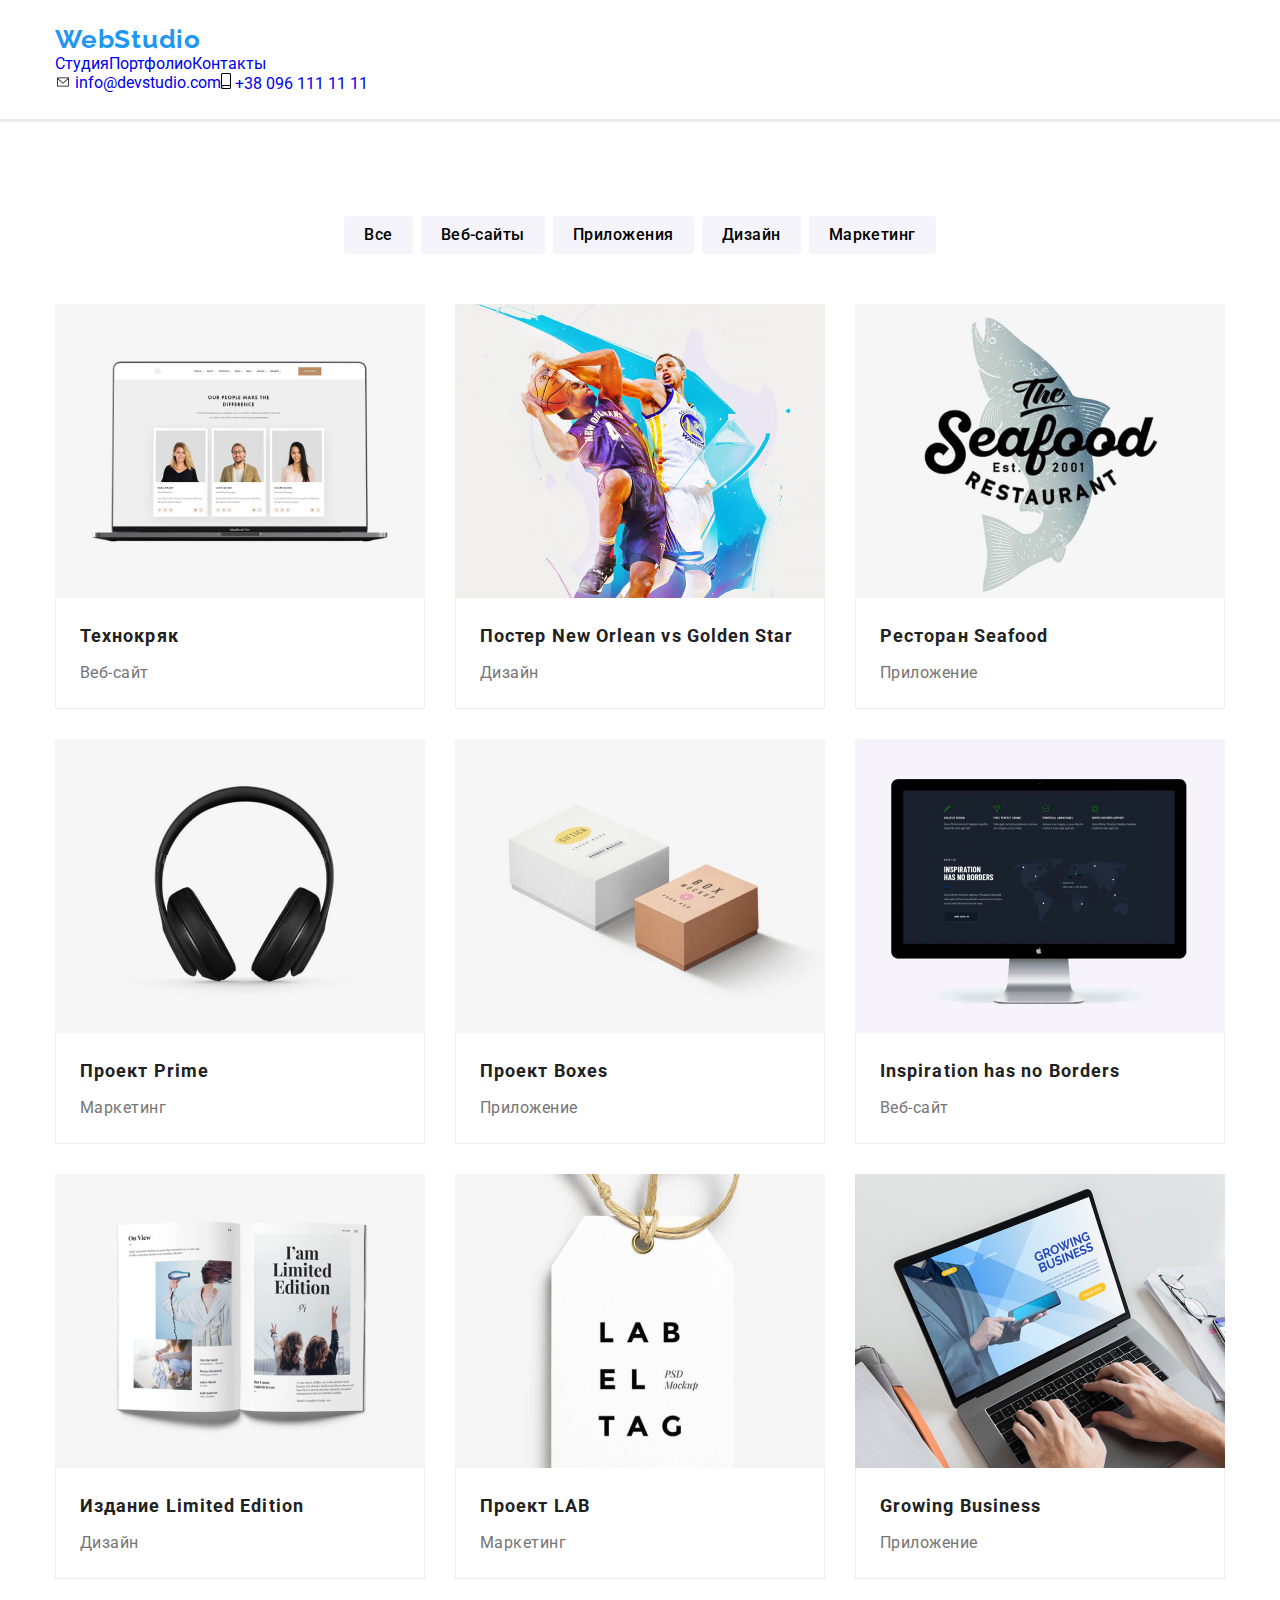
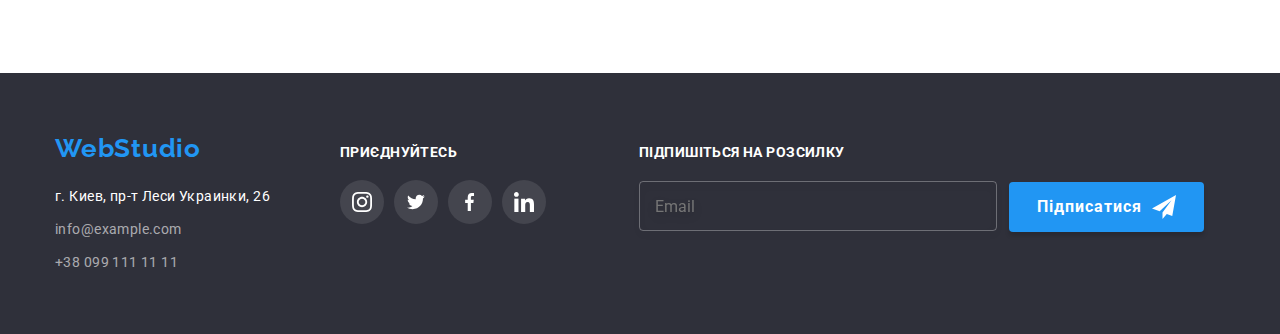
==== portfolio.html @ c092a438 "end homework 7" ====
<!DOCTYPE html>
<html lang="ru">
  <head>
    <meta charset="UTF-8">
    <meta http-equiv="X-UA-Compatible" content="IE=edge">
    <meta name="viewport" content="width=device-width, initial-scale=1.0">
    <title>portfolio</title>
    <link rel="preconnect" href="https://fonts.googleapis.com">
    <link rel="preconnect" href="https://fonts.gstatic.com" crossorigin>
    <link rel="preconnect" href="https://fonts.googleapis.com">
    <link rel="preconnect" href="https://fonts.gstatic.com" crossorigin>
    <link href="https://fonts.googleapis.com/css2?family=Raleway:wght@700&family=Roboto:wght@400;500;700;900&display=swap" rel="stylesheet">
    <link rel="stylesheet" href="https://cdn.jsdelivr.net/npm/modern-normalize@1.1.0/modern-normalize.min.css">
    <link rel="stylesheet" href="./css/main.min.css" />
    <link rel="stylesheet" href="./css/portfolio.css">
  </head>
  <body>
      <!-- HEADER -->
      <header class="page-header">
        <div class="container page-header-container">
        <!--Navigating to other pages header-->
          <nav class="header-nav">
          <!--logo header-->
          <a class="logo-web link" lang="en" href="index.html">Web<span class="logo-studio link">Studio</span></a>
            <ul class="menu list">
              <li class="menu-item">
                <a class="menu-link link" href="index.html">Студия</a>
              </li>
              <li class="menu-item">
                <a class="menu-link link current" href="./portfolio.html">Портфолио</a>
              </li>
              <li class="menu-item">
                <a class="menu-link link" href="index.html">Контакты</a>
              </li>
            </ul>
          </nav>
          <ul class="header-contact list">
            <li class="header-contact-item">
              <a class="header-contact-email link" href="mailto:info@devstudio.com">
                <svg class="contact-list-icon" width="16" height="12">
                  <use href="./images/symbol-defs.svg#email"></use>
                </svg> 
                info@devstudio.com</a>
            </li>
            <li class="header-contact-item">
              <a class="header-contact-phone-number link" href="tel:+380961111111">
                <svg class="contact-list-icon" width="10" height="16">
                  <use href="./images/symbol-defs.svg#phone"></use>
                </svg> 
                +38 096 111 11 11</a>
            </li>
          </ul>
        </div>  
      </header>
    <main>
      <section class="buttons section">
        <!--BUTTONS-->
         <div class="container">
          <h1 hidden>buttons</h1>
            <ul class="button-list list">
              <li class="button-item">
                <button class="btn-all" type="button">Все</button>
              </li>
              <li class="button-item">
                <button class="btn-web-sites" type="button">Веб-сайты</button>
              </li>
              <li class="button-item">
                <button class="btn-applications" type="button">Приложения</button>
              </li>
              <li class="button-item">
                <button class="btn-design" type="button">Дизайн</button>
              </li>
              <li class="button-item">
                <button class="btn-marketing" type="button">Маркетинг</button>
              </li>
            </ul>
            <ul class="products-list list">

            <li class="product-item">
              <a class="link product-link" href="studio.html">
                <div class="products-img-overlay">
                  <img class="product-im" src="images/website.jpg" alt="websiteone" 
                  width="370" 
                  height="294">
                  <p class="products-overlay">Ресурс пропонує комплексні пропозиції з різним рівнем функціоналу та сервісів. Все це дозволить відвідувачу отримати вичерпні відомості про компанію чи приватну особу.</p>
                </div>
                <div class="product-name-type">
                <h2 class="product-name">Технокряк</h2>
                <p class="product-type">Веб-сайт</p>
               </div>
              </a>
            </li>

            <li class="product-item">
              <a class="link product-link" href="studio.html">
                <div class="products-img-overlay">
                  <img class="product-img" src="images/Design.jpg" alt="desingone" 
                  width="370" 
                  height="294">
                  <p class="products-overlay">Ресурс пропонує комплексні пропозиції з різним рівнем функціоналу та сервісів. Все це дозволить відвідувачу отримати вичерпні відомості про компанію чи приватну особу.</p>
                </div>
                <div class="product-name-type">
                <h2 class="product-name">Постер <span lang="en">New Orlean vs Golden Star</span></h2>
                <p class="product-type">Дизайн</p>
               </div>
              </a>
            </li>

            <li class="product-item">
              <a class="link product-link" href="studio.html">
                <div class="products-img-overlay">
                  <img class="product-img" src="images/Application.jpg" alt="applicationone" 
                  width="370" 
                  height="294">
                  <p class="products-overlay">Ресурс пропонує комплексні пропозиції з різним рівнем функціоналу та сервісів. Все це дозволить відвідувачу отримати вичерпні відомості про компанію чи приватну особу.</p>
                </div>
                <div class="product-name-type">
                <h2 class="product-name">Ресторан<span lang="en"> Seafood</span></h2>
                <p class="product-type">Приложение</p>
               </div>
              </a>
            </li>

            <li class="product-item">
              <a class="link product-link" href="studio.html">
                <div class="products-img-overlay">
                  <img class="product-img" src="images/Marketing.jpg" alt="marketingone" 
                  width="370" 
                  height="294">
                  <p class="products-overlay">Ресурс пропонує комплексні пропозиції з різним рівнем функціоналу та сервісів. Все це дозволить відвідувачу отримати вичерпні відомості про компанію чи приватну особу.</p>
                </div>
                <div class="product-name-type">
                <h2 class="product-name">Проект <span lang="en">Prime</span></h2>
                <p class="product-type">Маркетинг</p>
               </div>
              </a>
            </li>

            <li class="product-item">
              <a class="link product-link" href="studio.html">
                <div class="products-img-overlay">
                  <img class="product-img" src="images/Applicationtwo.jpg" alt="applicationtwo" 
                  width="370" 
                  height="294">
                  <p class="products-overlay">Ресурс пропонує комплексні пропозиції з різним рівнем функціоналу та сервісів. Все це дозволить відвідувачу отримати вичерпні відомості про компанію чи приватну особу.</p>
                </div>
                <div class="product-name-type">
                <h2 class="product-name">Проект <span lang="en">Boxes</span></h2>
                <p class="product-type">Приложение</p>
               </div>
              </a>
            </li>

            <li class="product-item">
              <a class="link product-link" href="studio.html">
                <div class="products-img-overlay">
                  <img class="product-img" src="images/websitetwo.jpg" alt="websitetwo" 
                  width="370" 
                  height="294">
                  <p class="products-overlay">Ресурс пропонує комплексні пропозиції з різним рівнем функціоналу та сервісів. Все це дозволить відвідувачу отримати вичерпні відомості про компанію чи приватну особу.</p>
                </div>
                <div class="product-name-type">
                <h2 class="product-name" lang="en">Inspiration has no Borders</h2>
                <p class="product-type">Веб-сайт</p>
               </div>
              </a>
            </li>

            <li class="product-item">
              <a class="link product-link" href="studio.html">
                <div class="products-img-overlay">
                  <img class="product-img" src="images/designtwo.jpg" alt="desingtwo" 
                  width="370" 
                  height="294">
                  <p class="products-overlay">Ресурс пропонує комплексні пропозиції з різним рівнем функціоналу та сервісів. Все це дозволить відвідувачу отримати вичерпні відомості про компанію чи приватну особу.</p>
                </div>
                <div class="product-name-type">
                <h2 class="product-name">Издание <span lang="en">Limited Edition</span></h2>
                <p class="product-type">Дизайн</p>
               </div>
              </a>
            </li>

            <li class="product-item">
              <a class="link product-link" href="studio.html">
                <div class="products-img-overlay">
                  <img class="product-img" src="images/marketingtwo.jpg" alt="maketingtwo" 
                  width="370" 
                  height="294">
                  <p class="products-overlay">Ресурс пропонує комплексні пропозиції з різним рівнем функціоналу та сервісів. Все це дозволить відвідувачу отримати вичерпні відомості про компанію чи приватну особу.</p>
                </div>
               <div class="product-name-type">
                <h2 class="product-name">Проект <span lang="en">LAB</span></h2>
                <p class="product-type">Маркетинг</p>
               </div>
              </a>
            </li>

            <li class="product-item">
              <a class="link product-link" href="studio.html">
                <div class="products-img-overlay">
                   <img class="product-img" src="images/aplicationthree.jpg" alt="applicationthree" 
                  width="370" 
                  height="294">
                  <p class="products-overlay">Ресурс пропонує комплексні пропозиції з різним рівнем функціоналу та сервісів. Все це дозволить відвідувачу отримати вичерпні відомості про компанію чи приватну особу.</p>
                </div>
               <div class="product-name-type">
                <h2 class="product-name" lang="en">Growing Business</h2>
                <p class="product-type">Приложение</p>
               </div>
              </a>
            </li>

            </ul>
         </div>
      </section>
    </main>
    <!-- FOOTER -->
    <footer class="footer">
      <div class="container footer-container">
         <div class="footer-container-logo-address">
          <a class="logo-web link" href="index.html">Web<span class="logo-studio link">Studio</span></a>
         <address>
          <ul class="footer-menu list">
            <!--logo footer-->
            <li class="footer-menu-item link">
              <a class="footer-menu-address link" href="" target="_blank" rel="noopener noreferrer">г. Киев, пр-т Леси Украинки, 26</a>
            </li>
            <li class="footer-menu-item link">
              <a class="footer-menu-email link" href="mailto:info@example.com">info@example.com</a>
            </li>
            <li class="footer-menu-item link">
              <a class="footer-menu-phone-number link" href="tel:+380991111111">+38 099 111 11 11</a>
            </li>
          </ul>
        </address>
         </div>
        <div class="footer-container-title-social-list">
          <h2 class="join-title">приєднуйтесь</h2>
        <ul class="footer-social-list list">
          <li>
            <a href="" class="social-list-link social-list-link-theme-dark link">
              <svg width="20" height="20" class="social-list-icon social-list-icon-theme-dark">
                <use href="./images/symbol-defs.svg#instagram"></use>
              </svg>
            </a>
          </li>
          <li>
            <a href="" class="social-list-link social-list-link-theme-dark link">
              <svg width="20" height="16" class="social-list-icon social-list-icon-theme-dark">
                <use href="./images/symbol-defs.svg#twitter"></use>
              </svg>
            </a>
          </li>
          <li>
            <a href="" class="social-list-link social-list-link-theme-dark link">
              <svg width="10" height="20" class="social-list-icon social-list-icon-theme-dark">
                <use href="./images/symbol-defs.svg#facebook"></use>
              </svg>
            </a>
          </li>
          <li>
            <a href="" class="social-list-link social-list-link-theme-dark link">
              <svg width="20" height="20" class="social-list-icon social-list-icon-theme-dark">
                <use href="./images/symbol-defs.svg#linkedin"></use>
              </svg>
            </a>
          </li>
        </ul>
        </div>
        <div class="footer-container-title-form-btn">
          <label for="user-email" class="footer-title-form-btn">Підпишіться на розсилку</label>
          <div class="footer-container-form-btn">
            <form class="footer-form-input-btn">
              <input
              placeholder="Email"
              class="footer-user-email"
              id="user-email" 
              name="user-email"
              type="email"
              required
              pattern="[a-z0-9._%+-]+@[a-z0-9.-]+\.[a-z]{2,4}$" />
              <button type="submit" class="footer-form-btn">Підписатися 
                <svg width="24px" height="24px" class="telegram-icon" >
                  <use href="./images/symbol-defs.svg#icon-send"></use>
                </svg>
              </button>
            </form>
          </div>
        </div>
      </div>  
    </footer>
  </body>
</html>
---- css/main.min.css ----
:root{--primary-color: #757575;--secondary-color: #FFF;--hover-color: #2196F3;--icon-color: #AFB1B8;--transition-dur-func: 250ms cubic-bezier(0.4, 0, 0.2, 1)}.visually-hidden{position:absolute;width:1px;height:1px;margin:-1px;padding:0;overflow:hidden;border:0;clip:rect(0 0 0 0)}h1,h2,h3,h4,h5,h6,p{margin-top:0;margin-bottom:0}ol,ul{margin-top:0;margin-bottom:0;padding-left:0}img{display:block}button{cursor:pointer}.list{list-style:none}.link{text-decoration:none}address{font-style:normal}body{font-family:"Roboto",sans-serif;color:#212121}.section{padding-bottom:94px;padding-top:94px}.container{width:1200px;margin-right:auto;margin-left:auto;padding-left:15px;padding-right:15px}.header-container{display:flex;align-items:center}.page-header{border-bottom:solid #ececec;padding-bottom:25px;padding-top:24px}.header-container__nav{display:flex;align-items:center}.menu{display:flex;align-items:center}.menu__item:not(:last-child){margin-right:50px}.menu__link{position:relative;font-weight:500;font-size:14px;line-height:1.1428571429;letter-spacing:.02em;color:inherit;transition:color var(--transition-dur-func)}.menu__link:hover,.menu__link:focus{color:var(--hover-color)}.menu__link_current{color:var(--hover-color)}.menu__link_current::after{background-color:var(--hover-color);position:absolute;content:"";display:block;width:100%;height:4px;top:46px;border-radius:2px}.header-contact{display:flex;align-items:center;margin-left:auto}.header-contact__item:nth-last-child(n+2){margin-right:30px;align-items:center}.header-contact__item a:hover,.header-contact__item a:focus{color:var(--hover-color)}.header-contact__email,.header-contact__phone-number{font-weight:500;font-size:14px;line-height:1.1428571429;letter-spacing:.02em;color:var(--primary-color);display:flex;align-items:center;transition:color var(--transition-dur-func)}.header-contact-icon{fill:var(--primary-color);margin-right:10px;transition:fill var(--transition-dur-func)}.header-contact-email:hover .header-contact-icon,.header-contact-email:focus .header-contact-icon,.header-contact-phone-number:hover .header-contact-icon,.header-contact-phone-number:focus .header-contact-icon{fill:var(--hover-color)}.hero{background-image:linear-gradient(rgba(47, 48, 58, 0.4), rgba(47, 48, 58, 0.4)),url(../images/herobackground.jpg);background-size:cover;text-align:center;padding-top:200px;padding-bottom:200px;max-width:1600px;margin-left:auto;margin-right:auto}.hero__title{font-weight:900;font-size:44px;line-height:1.3636363636;letter-spacing:.06em;text-transform:uppercase;color:var(--secondary-color);margin-bottom:30px}.advantages__list{display:flex}.advantages__item{width:270px}.advantages__item:not(:last-child){margin-right:30px}.advantages__icon{width:270px;height:120px;background-color:#f5f4fa;margin-bottom:30px;border-radius:4px;display:flex;justify-content:center;align-items:center;padding:25px 100px}.advantages__title-desc{font-weight:700;font-size:14px;line-height:1.1428571429;letter-spacing:.03em;text-transform:uppercase;margin-bottom:10px}.advantages__desc{font-weight:400;font-size:14px;line-height:1.7142857143;letter-spacing:.03em;color:var(--primary-color)}.photo-advantages{padding-bottom:94px}.advantages-photo__list{display:flex}.advantages-photo__item:not(:last-child){margin-right:30px}.advantages-photo__overlay-img{position:relative}.advantages-photo__overlay{position:absolute;bottom:0;width:100%;height:70px;background-color:rgba(47,48,58,.8);color:var(--secondary-color);transform:translate(0, 0);padding-top:27px;padding-bottom:27px;font-weight:700;font-size:14px;text-align:center;line-height:1.1428571429;text-transform:uppercase;letter-spacing:.03em;color:var(--secondary-color)}.our-team{background:#f5f4fa}.team-list{display:flex}.team-item{background:#fff;box-shadow:0px 1px 3px rgba(0,0,0,.12),0px 1px 1px rgba(0,0,0,.14),0px 2px 1px rgba(0,0,0,.2);border-radius:0px 0px 4px 4px}.team-item:not(:last-child){margin-right:30px}.teammate-name-desc{padding-top:30px;padding-bottom:30px}.teammate-name{font-weight:500;font-size:16px;line-height:1.1875;text-align:center;letter-spacing:.03em;margin-bottom:12px}.mini-desc{font-weight:400;font-size:16px;line-height:1.1875;text-align:center;letter-spacing:.03em;color:var(--primary-color);margin-bottom:16px}.regular-customers-list{display:flex;justify-content:space-between}.regular-customers-link{display:flex;justify-content:center;align-items:center;width:170px;height:92px;border:1px solid #afb1b8;border-radius:4px;transition:border var(--transition-dur-func)}.regular-customers-link:hover,.regular-customers-link:focus{border:1px solid var(--hover-color)}.regular-customers-icon-item{fill:var(--icon-color);transition:fill var(--transition-dur-func)}.regular-customers-link:hover .regular-customers-icon-item,.regular-customers-link:focus .regular-customers-icon-item{fill:var(--hover-color)}.footer{background-color:#2f303a;padding-top:60px;padding-bottom:60px}.footer-container{display:flex;align-items:baseline}.footer-container .logo-web{margin-right:0;display:block;margin-bottom:20px}.footer-container-logo-address{margin-right:70px}.footer-menu-item:not(:last-child){margin-bottom:9px}.footer-menu-address{font-size:14px;line-height:1.7142857143;letter-spacing:.03em;color:var(--secondary-color);transition:color var(--transition-dur-func)}.footer-menu-email,.footer-menu-phone-number{font-size:14px;line-height:1.7142857143;letter-spacing:.03em;color:rgba(255,255,255,.6);transition:color var(--transition-dur-func)}.footer-menu-item a:hover,.footer-menu-item a:focus{color:var(--hover-color)}.footer-container-title-social-list{margin-right:93px}.join-title{font-weight:700;font-size:14px;line-height:1.1428571429;letter-spacing:.03em;text-transform:uppercase;color:var(--secondary-color);margin-bottom:20px}.footer-social-list{display:flex;gap:10px}.footer-title-form-btn{font-weight:700;font-size:14px;line-height:1.1428571429;letter-spacing:.03em;text-transform:uppercase;color:var(--secondary-color)}.footer-form-input-btn{display:flex;gap:12px;align-items:baseline}.footer-user-email{border:1px solid rgba(255,255,255,.3);filter:drop-shadow(0px 4px 4px rgba(0, 0, 0, 0.15));border-radius:4px;background-color:rgba(0,0,0,0);height:50px;width:358px;padding:15px;margin-top:20px;color:var(--secondary-color)}.footer-form-btn{background-color:#2196f3;box-shadow:0px 4px 4px rgba(0,0,0,.15);border-radius:4px;font-weight:700;font-size:16px;line-height:30px;display:flex;align-items:center;text-align:center;letter-spacing:.06em;color:var(--secondary-color);border:0px rgba(0,0,0,0);transition:background-color var(--transition-dur-func);padding:10px 28px}.telegram-icon{fill:var(--secondary-color);margin-left:10px}.backdrop{position:fixed;z-index:100;top:0;left:0;width:100%;height:100%;background-color:rgba(0,0,0,.2);transition:opacity var(--transition-dur-func),visibility var(--transition-dur-func)}.backdrop.is-hidden{opacity:0;visibility:hidden;pointer-events:none}.modal{top:50%;left:50%;transform:translate(-50%, -50%);position:absolute;background-color:#fff;box-shadow:0px 1px 3px rgba(0,0,0,.12),0px 1px 1px rgba(0,0,0,.14),0px 2px 1px rgba(0,0,0,.2);border-radius:4px;height:581px;width:528px;padding:40px}.modal-close-btn{position:absolute;top:8px;right:8px;display:flex;justify-content:center;align-items:center;background-color:rgba(0,0,0,0);border:1px solid rgba(0,0,0,.1);padding:0;width:30px;height:30px;border-radius:50%;transition:border-color 250ms cubic-bezier(0.4, 0, 0.2, 1)}.modal-close-btn:hover,.modal-close-btn:focus{border-color:var(--hover-color)}.close-btn-icon{fill:#000;transition:fill var(--transition-dur-func)}.modal-close-btn:hover .close-btn-icon,.modal-close-btn:focus .close-btn-icon{fill:var(--hover-color)}.title-form{font-weight:700;font-size:20px;line-height:.8695652174;text-align:center;letter-spacing:.03em;margin-bottom:12px}.modal-form{display:flex;flex-direction:column}.modal-form-field{margin-bottom:10px}.modal-form-input-desc{display:block;font-weight:400;font-size:12px;line-height:1.1666666667;letter-spacing:.01em;color:var(--primary-color);margin-bottom:4px}.modal-form-input{width:100%;height:40px;border:1px solid rgba(33,33,33,.2);border-radius:4px;padding-left:42px;color:#000;font-weight:400;font-size:14px;line-height:16px;letter-spacing:.01em;transition:border-color var(--transition-dur-func)}.modal-form-input:focus{border-color:var(--hover-color);outline:none}.modal-form-input-wrapper{position:relative;display:block}.modal-form-input-icon{position:absolute;display:block;top:50%;left:15px;transform:translateY(-50%);transition:fill var(--transition-dur-func)}.modal-form-input:focus+.modal-form-input-icon{fill:var(--hover-color)}.modal-form-message{resize:none;width:100%;height:120px;padding:12px 16px;border:1px solid rgba(33,33,33,.2);border-radius:4px;font-weight:400;font-size:12px;line-height:14px;letter-spacing:.01em;color:#000;transition:border-color var(--transition-dur-func)}.modal-form-message::placeholder{font-weight:400;font-size:12px;line-height:1.1666666667;letter-spacing:.01em;color:rgba(117,117,117,.5)}.modal-form-message:focus{outline:none;border-color:var(--hover-color)}.modal-form-check-desc{display:flex;align-items:center;font-size:14px;line-height:1.7142857143;letter-spacing:.03em;color:var(--primary-color);margin-bottom:30px}.modal-form-check-desc::before{display:block;content:"";width:16px;height:15px;cursor:pointer;border-radius:2px;border:2px solid;margin-left:12px;margin-right:8px;transition:background-color var(--transition-dur-func),border-color var(--transition-dur-func),background-image var(--transition-dur-func)}.modal-form-check:checked+.modal-form-check-desc::before{background-color:var(--hover-color);background-repeat:no-repeat;background-image:url(../images/agree-icon.svg);background-position:center;border-color:rgba(0,0,0,0)}.modal-form-check:focus+.modal-form-check-desc::before{outline:rgba(0,0,255,.5) solid 2px}.modal-form-check-link{color:var(--hover-color)}.modal-form-sumbit{font-weight:700;font-size:16px;line-height:30px;display:flex;align-items:center;text-align:center;letter-spacing:.06em;background:#2196f3;box-shadow:0px 4px 4px rgba(0,0,0,.15);border-radius:4px;color:var(--secondary-color);padding:10px 52px;border:0px;transition:background-color var(--transition-dur-func);align-self:center}.modal-form-sumbit:hover,.modal-form-sumbit:focus{background-color:#188ce8}.button-list{display:flex;justify-content:center;margin-bottom:50px}.button-item:not(:last-child){margin-right:8px}.button-item button{padding:6px 20px;font-weight:500;font-size:16px;line-height:1.625;letter-spacing:.03em;border-radius:4px;border:none;transition:color var(--transition-dur-func),background var(--transition-dur-func),box-shadow var(--transition-dur-func);background:#f5f4fa}.button-item button:hover,.button-item button:focus{background:#2196f3;box-shadow:0px 3px 1px rgba(0,0,0,.1),0px 1px 2px rgba(0,0,0,.08),0px 2px 2px rgba(0,0,0,.12);border-radius:4px;color:var(--secondary-color)}.products-list{display:flex;flex-wrap:wrap}.product-item:not(:nth-child(3n)){margin-right:30px;margin-bottom:30px}.product-item:nth-last-child(-n+3){margin-bottom:0px}.products-img-overlay{position:relative;overflow:hidden}.products-img{display:block}.products-overlay{position:absolute;left:0;top:0;width:100%;height:100%;overflow:auto;transform:translate(0, 100%);transition:250ms cubic-bezier(0.4, 0, 0.2, 1);background-color:rgba(33,150,243,.9);padding:63px 24px;font-weight:400;font-size:18px;line-height:1.5555555556;letter-spacing:.03em;color:var(--secondary-color)}.product-link:hover .products-overlay,.product-link:focus .products-overlay{transform:translate(0, 0)}.product-name-type{border-right:1px solid #eee;border-left:1px solid #eee;border-bottom:1px solid #eee;padding:20px 24px;transition:box-shadow 250ms cubic-bezier(0.4, 0, 0.2, 1)}.product-link:hover .product-name-type,.product-link:focus .product-name-type{box-shadow:0px 1px 1px rgba(0,0,0,.12),0px 4px 4px rgba(0,0,0,.06),1px 4px 6px rgba(0,0,0,.16)}.product-name{font-weight:700;font-size:18px;line-height:2;letter-spacing:.06em;color:#212121;margin-bottom:4px}.product-type{font-weight:400;font-size:16px;line-height:1.875;letter-spacing:.03em;color:var(--primary-color)}.title{font-weight:700;font-size:36px;line-height:1.1666666667;text-align:center;letter-spacing:.03em;margin-bottom:50px}.social-list{display:flex;justify-content:center;gap:10px}.social-list-link{width:44px;height:44px;border-radius:50%;display:flex;align-items:center;justify-content:center;transition:background-color var(--transition-dur-func)}.social-list-link:hover,.social-list-link:focus{background-color:var(--hover-color)}.social-list-link-theme-light{background-color:#fff}.social-list-link-theme-dark{background-color:rgba(255,255,255,.1)}.social-list-icon{transition:fill var(--transition-dur-func)}.social-list-link:hover .social-list-icon,.social-list-link:focus .social-list-icon{fill:#fff}.social-list-icon-theme-light{fill:var(--icon-color)}.social-list-icon-theme-dark{fill:#fff}.logo-web{font-family:"Raleway";font-style:normal;font-weight:700;font-size:26px;line-height:1.1923076923;letter-spacing:.03em;color:#2196f3;margin-right:93px}.logo-studio{font-family:"Raleway";font-style:normal;font-weight:700;font-size:26px;line-height:1.1923076923;letter-spacing:.03em}.logo-studio-theme-light{color:var(--secondary-color)}.logo-studio-theme-dark{color:#000}.btn{background-color:#2196f3;box-shadow:0px 4px 4px rgba(0,0,0,.15);border-radius:4px;font-weight:700;font-size:16px;line-height:1.875;letter-spacing:.06em;color:var(--secondary-color);border:none;transition:background-color var(--transition-dur-func)}.btn:hover,.btn:focus{background-color:#188ce8}.btn_footer{padding:10px 28px;display:flex;align-items:center;text-align:center}.btn_hero{padding:10px 32px}/*# sourceMappingURL=main.min.css.map */
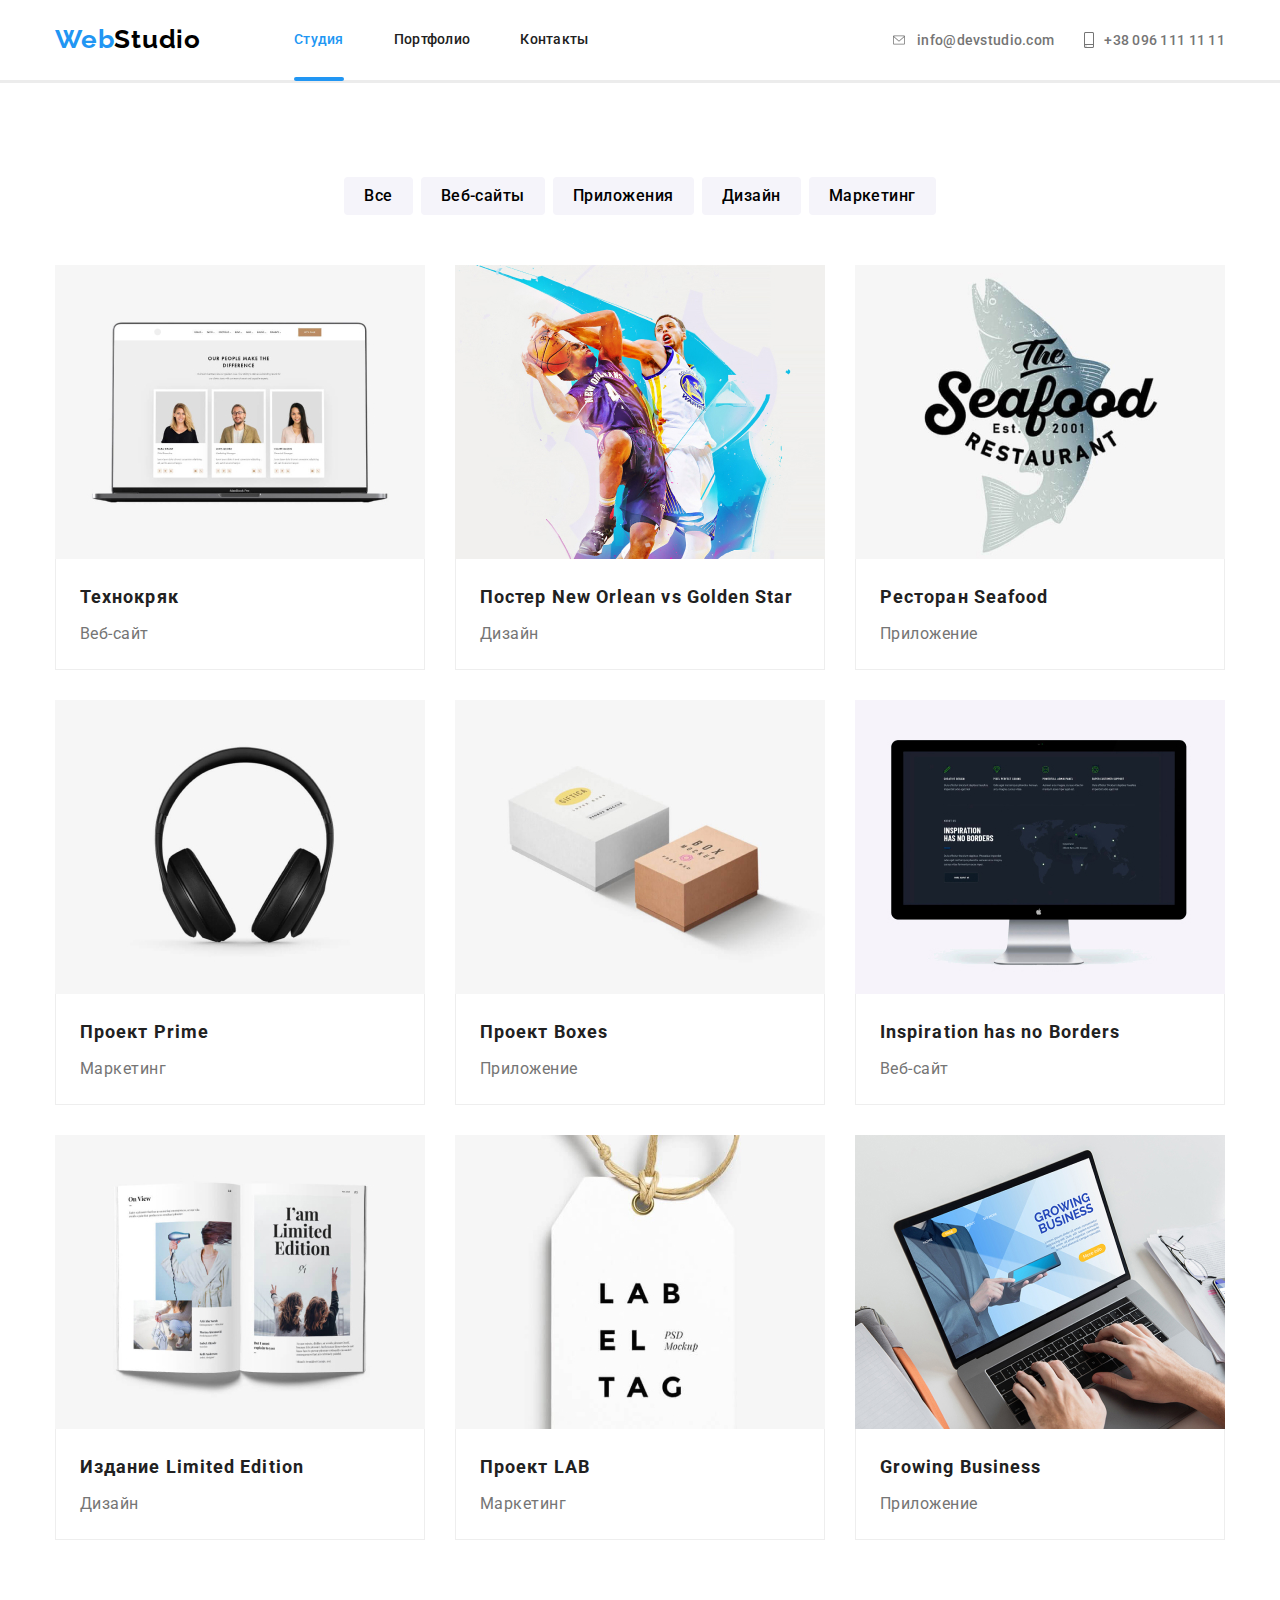
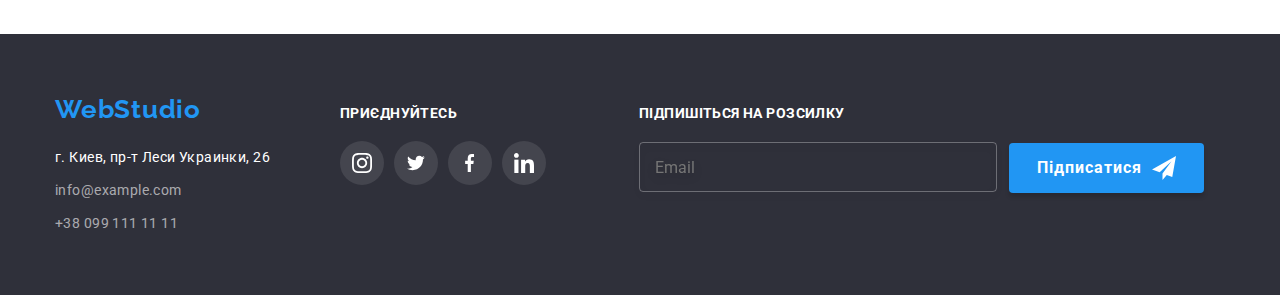
==== commit b44f4be9: "end homework 7 (try:2)" ====
--- a/portfolio.html
+++ b/portfolio.html
@@ -18,34 +18,34 @@
   <body>
       <!-- HEADER -->
       <header class="page-header">
-        <div class="container page-header-container">
+        <div class="container header-container">
         <!--Navigating to other pages header-->
-          <nav class="header-nav">
+          <nav class="header-container__nav">
           <!--logo header-->
-          <a class="logo-web link" lang="en" href="index.html">Web<span class="logo-studio link">Studio</span></a>
+          <a class="logo-web link" lang="en" href="index.html">Web<span class="logo-studio logo-studio_theme_dark link">Studio</span></a>
             <ul class="menu list">
-              <li class="menu-item">
-                <a class="menu-link link" href="index.html">Студия</a>
-              </li>
-              <li class="menu-item">
-                <a class="menu-link link current" href="./portfolio.html">Портфолио</a>
-              </li>
-              <li class="menu-item">
-                <a class="menu-link link" href="index.html">Контакты</a>
+              <li class="menu__item">
+                <a class="menu__link link menu__link_current" href="index.html">Студия</a>
+              </li>
+              <li class="menu__item">
+                <a class="menu__link link" href="./portfolio.html">Портфолио</a>
+              </li>
+              <li class="menu__item">
+                <a class="menu__link link" href="index.html">Контакты</a>
               </li>
             </ul>
           </nav>
           <ul class="header-contact list">
-            <li class="header-contact-item">
-              <a class="header-contact-email link" href="mailto:info@devstudio.com">
-                <svg class="contact-list-icon" width="16" height="12">
+            <li class="header-contact__item">
+              <a class="header-contact__email link" href="mailto:info@devstudio.com">
+                <svg class="header-contact-icon" width="16" height="12">
                   <use href="./images/symbol-defs.svg#email"></use>
                 </svg> 
                 info@devstudio.com</a>
             </li>
-            <li class="header-contact-item">
-              <a class="header-contact-phone-number link" href="tel:+380961111111">
-                <svg class="contact-list-icon" width="10" height="16">
+            <li class="header-contact__item">
+              <a class="header-contact__phone-number link" href="tel:+380961111111">
+                <svg class="header-contact-icon" width="10" height="16">
                   <use href="./images/symbol-defs.svg#phone"></use>
                 </svg> 
                 +38 096 111 11 11</a>
--- a/css/main.min.css
+++ b/css/main.min.css
@@ -1 +1 @@
-:root{--primary-color: #757575;--secondary-color: #FFF;--hover-color: #2196F3;--icon-color: #AFB1B8;--transition-dur-func: 250ms cubic-bezier(0.4, 0, 0.2, 1)}.visually-hidden{position:absolute;width:1px;height:1px;margin:-1px;padding:0;overflow:hidden;border:0;clip:rect(0 0 0 0)}h1,h2,h3,h4,h5,h6,p{margin-top:0;margin-bottom:0}ol,ul{margin-top:0;margin-bottom:0;padding-left:0}img{display:block}button{cursor:pointer}.list{list-style:none}.link{text-decoration:none}address{font-style:normal}body{font-family:"Roboto",sans-serif;color:#212121}.section{padding-bottom:94px;padding-top:94px}.container{width:1200px;margin-right:auto;margin-left:auto;padding-left:15px;padding-right:15px}.header-container{display:flex;align-items:center}.page-header{border-bottom:solid #ececec;padding-bottom:25px;padding-top:24px}.header-container__nav{display:flex;align-items:center}.menu{display:flex;align-items:center}.menu__item:not(:last-child){margin-right:50px}.menu__link{position:relative;font-weight:500;font-size:14px;line-height:1.1428571429;letter-spacing:.02em;color:inherit;transition:color var(--transition-dur-func)}.menu__link:hover,.menu__link:focus{color:var(--hover-color)}.menu__link_current{color:var(--hover-color)}.menu__link_current::after{background-color:var(--hover-color);position:absolute;content:"";display:block;width:100%;height:4px;top:46px;border-radius:2px}.header-contact{display:flex;align-items:center;margin-left:auto}.header-contact__item:nth-last-child(n+2){margin-right:30px;align-items:center}.header-contact__item a:hover,.header-contact__item a:focus{color:var(--hover-color)}.header-contact__email,.header-contact__phone-number{font-weight:500;font-size:14px;line-height:1.1428571429;letter-spacing:.02em;color:var(--primary-color);display:flex;align-items:center;transition:color var(--transition-dur-func)}.header-contact-icon{fill:var(--primary-color);margin-right:10px;transition:fill var(--transition-dur-func)}.header-contact-email:hover .header-contact-icon,.header-contact-email:focus .header-contact-icon,.header-contact-phone-number:hover .header-contact-icon,.header-contact-phone-number:focus .header-contact-icon{fill:var(--hover-color)}.hero{background-image:linear-gradient(rgba(47, 48, 58, 0.4), rgba(47, 48, 58, 0.4)),url(../images/herobackground.jpg);background-size:cover;text-align:center;padding-top:200px;padding-bottom:200px;max-width:1600px;margin-left:auto;margin-right:auto}.hero__title{font-weight:900;font-size:44px;line-height:1.3636363636;letter-spacing:.06em;text-transform:uppercase;color:var(--secondary-color);margin-bottom:30px}.advantages__list{display:flex}.advantages__item{width:270px}.advantages__item:not(:last-child){margin-right:30px}.advantages__icon{width:270px;height:120px;background-color:#f5f4fa;margin-bottom:30px;border-radius:4px;display:flex;justify-content:center;align-items:center;padding:25px 100px}.advantages__title-desc{font-weight:700;font-size:14px;line-height:1.1428571429;letter-spacing:.03em;text-transform:uppercase;margin-bottom:10px}.advantages__desc{font-weight:400;font-size:14px;line-height:1.7142857143;letter-spacing:.03em;color:var(--primary-color)}.photo-advantages{padding-bottom:94px}.advantages-photo__list{display:flex}.advantages-photo__item:not(:last-child){margin-right:30px}.advantages-photo__overlay-img{position:relative}.advantages-photo__overlay{position:absolute;bottom:0;width:100%;height:70px;background-color:rgba(47,48,58,.8);color:var(--secondary-color);transform:translate(0, 0);padding-top:27px;padding-bottom:27px;font-weight:700;font-size:14px;text-align:center;line-height:1.1428571429;text-transform:uppercase;letter-spacing:.03em;color:var(--secondary-color)}.our-team{background:#f5f4fa}.team-list{display:flex}.team-item{background:#fff;box-shadow:0px 1px 3px rgba(0,0,0,.12),0px 1px 1px rgba(0,0,0,.14),0px 2px 1px rgba(0,0,0,.2);border-radius:0px 0px 4px 4px}.team-item:not(:last-child){margin-right:30px}.teammate-name-desc{padding-top:30px;padding-bottom:30px}.teammate-name{font-weight:500;font-size:16px;line-height:1.1875;text-align:center;letter-spacing:.03em;margin-bottom:12px}.mini-desc{font-weight:400;font-size:16px;line-height:1.1875;text-align:center;letter-spacing:.03em;color:var(--primary-color);margin-bottom:16px}.regular-customers-list{display:flex;justify-content:space-between}.regular-customers-link{display:flex;justify-content:center;align-items:center;width:170px;height:92px;border:1px solid #afb1b8;border-radius:4px;transition:border var(--transition-dur-func)}.regular-customers-link:hover,.regular-customers-link:focus{border:1px solid var(--hover-color)}.regular-customers-icon-item{fill:var(--icon-color);transition:fill var(--transition-dur-func)}.regular-customers-link:hover .regular-customers-icon-item,.regular-customers-link:focus .regular-customers-icon-item{fill:var(--hover-color)}.footer{background-color:#2f303a;padding-top:60px;padding-bottom:60px}.footer-container{display:flex;align-items:baseline}.footer-container .logo-web{margin-right:0;display:block;margin-bottom:20px}.footer-container-logo-address{margin-right:70px}.footer-menu-item:not(:last-child){margin-bottom:9px}.footer-menu-address{font-size:14px;line-height:1.7142857143;letter-spacing:.03em;color:var(--secondary-color);transition:color var(--transition-dur-func)}.footer-menu-email,.footer-menu-phone-number{font-size:14px;line-height:1.7142857143;letter-spacing:.03em;color:rgba(255,255,255,.6);transition:color var(--transition-dur-func)}.footer-menu-item a:hover,.footer-menu-item a:focus{color:var(--hover-color)}.footer-container-title-social-list{margin-right:93px}.join-title{font-weight:700;font-size:14px;line-height:1.1428571429;letter-spacing:.03em;text-transform:uppercase;color:var(--secondary-color);margin-bottom:20px}.footer-social-list{display:flex;gap:10px}.footer-title-form-btn{font-weight:700;font-size:14px;line-height:1.1428571429;letter-spacing:.03em;text-transform:uppercase;color:var(--secondary-color)}.footer-form-input-btn{display:flex;gap:12px;align-items:baseline}.footer-user-email{border:1px solid rgba(255,255,255,.3);filter:drop-shadow(0px 4px 4px rgba(0, 0, 0, 0.15));border-radius:4px;background-color:rgba(0,0,0,0);height:50px;width:358px;padding:15px;margin-top:20px;color:var(--secondary-color)}.footer-form-btn{background-color:#2196f3;box-shadow:0px 4px 4px rgba(0,0,0,.15);border-radius:4px;font-weight:700;font-size:16px;line-height:30px;display:flex;align-items:center;text-align:center;letter-spacing:.06em;color:var(--secondary-color);border:0px rgba(0,0,0,0);transition:background-color var(--transition-dur-func);padding:10px 28px}.telegram-icon{fill:var(--secondary-color);margin-left:10px}.backdrop{position:fixed;z-index:100;top:0;left:0;width:100%;height:100%;background-color:rgba(0,0,0,.2);transition:opacity var(--transition-dur-func),visibility var(--transition-dur-func)}.backdrop.is-hidden{opacity:0;visibility:hidden;pointer-events:none}.modal{top:50%;left:50%;transform:translate(-50%, -50%);position:absolute;background-color:#fff;box-shadow:0px 1px 3px rgba(0,0,0,.12),0px 1px 1px rgba(0,0,0,.14),0px 2px 1px rgba(0,0,0,.2);border-radius:4px;height:581px;width:528px;padding:40px}.modal-close-btn{position:absolute;top:8px;right:8px;display:flex;justify-content:center;align-items:center;background-color:rgba(0,0,0,0);border:1px solid rgba(0,0,0,.1);padding:0;width:30px;height:30px;border-radius:50%;transition:border-color 250ms cubic-bezier(0.4, 0, 0.2, 1)}.modal-close-btn:hover,.modal-close-btn:focus{border-color:var(--hover-color)}.close-btn-icon{fill:#000;transition:fill var(--transition-dur-func)}.modal-close-btn:hover .close-btn-icon,.modal-close-btn:focus .close-btn-icon{fill:var(--hover-color)}.title-form{font-weight:700;font-size:20px;line-height:.8695652174;text-align:center;letter-spacing:.03em;margin-bottom:12px}.modal-form{display:flex;flex-direction:column}.modal-form-field{margin-bottom:10px}.modal-form-input-desc{display:block;font-weight:400;font-size:12px;line-height:1.1666666667;letter-spacing:.01em;color:var(--primary-color);margin-bottom:4px}.modal-form-input{width:100%;height:40px;border:1px solid rgba(33,33,33,.2);border-radius:4px;padding-left:42px;color:#000;font-weight:400;font-size:14px;line-height:16px;letter-spacing:.01em;transition:border-color var(--transition-dur-func)}.modal-form-input:focus{border-color:var(--hover-color);outline:none}.modal-form-input-wrapper{position:relative;display:block}.modal-form-input-icon{position:absolute;display:block;top:50%;left:15px;transform:translateY(-50%);transition:fill var(--transition-dur-func)}.modal-form-input:focus+.modal-form-input-icon{fill:var(--hover-color)}.modal-form-message{resize:none;width:100%;height:120px;padding:12px 16px;border:1px solid rgba(33,33,33,.2);border-radius:4px;font-weight:400;font-size:12px;line-height:14px;letter-spacing:.01em;color:#000;transition:border-color var(--transition-dur-func)}.modal-form-message::placeholder{font-weight:400;font-size:12px;line-height:1.1666666667;letter-spacing:.01em;color:rgba(117,117,117,.5)}.modal-form-message:focus{outline:none;border-color:var(--hover-color)}.modal-form-check-desc{display:flex;align-items:center;font-size:14px;line-height:1.7142857143;letter-spacing:.03em;color:var(--primary-color);margin-bottom:30px}.modal-form-check-desc::before{display:block;content:"";width:16px;height:15px;cursor:pointer;border-radius:2px;border:2px solid;margin-left:12px;margin-right:8px;transition:background-color var(--transition-dur-func),border-color var(--transition-dur-func),background-image var(--transition-dur-func)}.modal-form-check:checked+.modal-form-check-desc::before{background-color:var(--hover-color);background-repeat:no-repeat;background-image:url(../images/agree-icon.svg);background-position:center;border-color:rgba(0,0,0,0)}.modal-form-check:focus+.modal-form-check-desc::before{outline:rgba(0,0,255,.5) solid 2px}.modal-form-check-link{color:var(--hover-color)}.modal-form-sumbit{font-weight:700;font-size:16px;line-height:30px;display:flex;align-items:center;text-align:center;letter-spacing:.06em;background:#2196f3;box-shadow:0px 4px 4px rgba(0,0,0,.15);border-radius:4px;color:var(--secondary-color);padding:10px 52px;border:0px;transition:background-color var(--transition-dur-func);align-self:center}.modal-form-sumbit:hover,.modal-form-sumbit:focus{background-color:#188ce8}.button-list{display:flex;justify-content:center;margin-bottom:50px}.button-item:not(:last-child){margin-right:8px}.button-item button{padding:6px 20px;font-weight:500;font-size:16px;line-height:1.625;letter-spacing:.03em;border-radius:4px;border:none;transition:color var(--transition-dur-func),background var(--transition-dur-func),box-shadow var(--transition-dur-func);background:#f5f4fa}.button-item button:hover,.button-item button:focus{background:#2196f3;box-shadow:0px 3px 1px rgba(0,0,0,.1),0px 1px 2px rgba(0,0,0,.08),0px 2px 2px rgba(0,0,0,.12);border-radius:4px;color:var(--secondary-color)}.products-list{display:flex;flex-wrap:wrap}.product-item:not(:nth-child(3n)){margin-right:30px;margin-bottom:30px}.product-item:nth-last-child(-n+3){margin-bottom:0px}.products-img-overlay{position:relative;overflow:hidden}.products-img{display:block}.products-overlay{position:absolute;left:0;top:0;width:100%;height:100%;overflow:auto;transform:translate(0, 100%);transition:250ms cubic-bezier(0.4, 0, 0.2, 1);background-color:rgba(33,150,243,.9);padding:63px 24px;font-weight:400;font-size:18px;line-height:1.5555555556;letter-spacing:.03em;color:var(--secondary-color)}.product-link:hover .products-overlay,.product-link:focus .products-overlay{transform:translate(0, 0)}.product-name-type{border-right:1px solid #eee;border-left:1px solid #eee;border-bottom:1px solid #eee;padding:20px 24px;transition:box-shadow 250ms cubic-bezier(0.4, 0, 0.2, 1)}.product-link:hover .product-name-type,.product-link:focus .product-name-type{box-shadow:0px 1px 1px rgba(0,0,0,.12),0px 4px 4px rgba(0,0,0,.06),1px 4px 6px rgba(0,0,0,.16)}.product-name{font-weight:700;font-size:18px;line-height:2;letter-spacing:.06em;color:#212121;margin-bottom:4px}.product-type{font-weight:400;font-size:16px;line-height:1.875;letter-spacing:.03em;color:var(--primary-color)}.title{font-weight:700;font-size:36px;line-height:1.1666666667;text-align:center;letter-spacing:.03em;margin-bottom:50px}.social-list{display:flex;justify-content:center;gap:10px}.social-list-link{width:44px;height:44px;border-radius:50%;display:flex;align-items:center;justify-content:center;transition:background-color var(--transition-dur-func)}.social-list-link:hover,.social-list-link:focus{background-color:var(--hover-color)}.social-list-link-theme-light{background-color:#fff}.social-list-link-theme-dark{background-color:rgba(255,255,255,.1)}.social-list-icon{transition:fill var(--transition-dur-func)}.social-list-link:hover .social-list-icon,.social-list-link:focus .social-list-icon{fill:#fff}.social-list-icon-theme-light{fill:var(--icon-color)}.social-list-icon-theme-dark{fill:#fff}.logo-web{font-family:"Raleway";font-style:normal;font-weight:700;font-size:26px;line-height:1.1923076923;letter-spacing:.03em;color:#2196f3;margin-right:93px}.logo-studio{font-family:"Raleway";font-style:normal;font-weight:700;font-size:26px;line-height:1.1923076923;letter-spacing:.03em}.logo-studio-theme-light{color:var(--secondary-color)}.logo-studio-theme-dark{color:#000}.btn{background-color:#2196f3;box-shadow:0px 4px 4px rgba(0,0,0,.15);border-radius:4px;font-weight:700;font-size:16px;line-height:1.875;letter-spacing:.06em;color:var(--secondary-color);border:none;transition:background-color var(--transition-dur-func)}.btn:hover,.btn:focus{background-color:#188ce8}.btn_footer{padding:10px 28px;display:flex;align-items:center;text-align:center}.btn_hero{padding:10px 32px}/*# sourceMappingURL=main.min.css.map */+:root{--primary-color: #757575;--secondary-color: #FFF;--hover-color: #2196F3;--icon-color: #AFB1B8;--transition-dur-func: 250ms cubic-bezier(0.4, 0, 0.2, 1)}.visually-hidden{position:absolute;width:1px;height:1px;margin:-1px;padding:0;overflow:hidden;border:0;clip:rect(0 0 0 0)}h1,h2,h3,h4,h5,h6,p{margin-top:0;margin-bottom:0}ol,ul{margin-top:0;margin-bottom:0;padding-left:0}img{display:block}button{cursor:pointer}.list{list-style:none}.link{text-decoration:none}address{font-style:normal}body{font-family:"Roboto",sans-serif;color:#212121}.section{padding-bottom:94px;padding-top:94px}.container{width:1200px;margin-right:auto;margin-left:auto;padding-left:15px;padding-right:15px}.header-container{display:flex;align-items:center}.page-header{border-bottom:solid #ececec;padding-bottom:25px;padding-top:24px}.header-container__nav{display:flex;align-items:center}.menu{display:flex;align-items:center}.menu__item:not(:last-child){margin-right:50px}.menu__link{position:relative;font-weight:500;font-size:14px;line-height:1.1428571429;letter-spacing:.02em;color:inherit;transition:color var(--transition-dur-func)}.menu__link:hover,.menu__link:focus{color:var(--hover-color)}.menu__link_current{color:var(--hover-color)}.menu__link_current::after{background-color:var(--hover-color);position:absolute;content:"";display:block;width:100%;height:4px;top:46px;border-radius:2px}.header-contact{display:flex;align-items:center;margin-left:auto}.header-contact__item:nth-last-child(n+2){margin-right:30px;align-items:center}.header-contact__item a:hover,.header-contact__item a:focus{color:var(--hover-color)}.header-contact__email,.header-contact__phone-number{font-weight:500;font-size:14px;line-height:1.1428571429;letter-spacing:.02em;color:var(--primary-color);display:flex;align-items:center;transition:color var(--transition-dur-func)}.header-contact-icon{fill:var(--primary-color);margin-right:10px;transition:fill var(--transition-dur-func)}.header-contact-email:hover .header-contact-icon,.header-contact-email:focus .header-contact-icon,.header-contact-phone-number:hover .header-contact-icon,.header-contact-phone-number:focus .header-contact-icon{fill:var(--hover-color)}.hero{background-image:linear-gradient(rgba(47, 48, 58, 0.4), rgba(47, 48, 58, 0.4)),url(../images/herobackground.jpg);background-size:cover;text-align:center;padding-top:200px;padding-bottom:200px;max-width:1600px;margin-left:auto;margin-right:auto}.hero__title{font-weight:900;font-size:44px;line-height:1.3636363636;letter-spacing:.06em;text-transform:uppercase;color:var(--secondary-color);margin-bottom:30px}.advantages__list{display:flex}.advantages__item{width:270px}.advantages__item:not(:last-child){margin-right:30px}.advantages__icon{width:270px;height:120px;background-color:#f5f4fa;margin-bottom:30px;border-radius:4px;display:flex;justify-content:center;align-items:center;padding:25px 100px}.advantages__title-desc{font-weight:700;font-size:14px;line-height:1.1428571429;letter-spacing:.03em;text-transform:uppercase;margin-bottom:10px}.advantages__desc{font-weight:400;font-size:14px;line-height:1.7142857143;letter-spacing:.03em;color:var(--primary-color)}.photo-advantages{padding-bottom:94px}.advantages-photo__list{display:flex}.advantages-photo__item:not(:last-child){margin-right:30px}.advantages-photo__overlay-img{position:relative}.advantages-photo__overlay{position:absolute;bottom:0;width:100%;height:70px;background-color:rgba(47,48,58,.8);color:var(--secondary-color);transform:translate(0, 0);padding-top:27px;padding-bottom:27px;font-weight:700;font-size:14px;text-align:center;line-height:1.1428571429;text-transform:uppercase;letter-spacing:.03em;color:var(--secondary-color)}.our-team{background:#f5f4fa}.team-list{display:flex}.team-item{background:#fff;box-shadow:0px 1px 3px rgba(0,0,0,.12),0px 1px 1px rgba(0,0,0,.14),0px 2px 1px rgba(0,0,0,.2);border-radius:0px 0px 4px 4px}.team-item:not(:last-child){margin-right:30px}.teammate-name-desc{padding-top:30px;padding-bottom:30px}.teammate-name{font-weight:500;font-size:16px;line-height:1.1875;text-align:center;letter-spacing:.03em;margin-bottom:12px}.mini-desc{font-weight:400;font-size:16px;line-height:1.1875;text-align:center;letter-spacing:.03em;color:var(--primary-color);margin-bottom:16px}.regular-customers-list{display:flex;justify-content:space-between}.regular-customers-link{display:flex;justify-content:center;align-items:center;width:170px;height:92px;border:1px solid #afb1b8;border-radius:4px;transition:border var(--transition-dur-func)}.regular-customers-link:hover,.regular-customers-link:focus{border:1px solid var(--hover-color)}.regular-customers-icon-item{fill:var(--icon-color);transition:fill var(--transition-dur-func)}.regular-customers-link:hover .regular-customers-icon-item,.regular-customers-link:focus .regular-customers-icon-item{fill:var(--hover-color)}.footer{background-color:#2f303a;padding-top:60px;padding-bottom:60px}.footer-container{display:flex;align-items:baseline}.footer-container .logo-web{margin-right:0;display:block;margin-bottom:20px}.footer-container-logo-address{margin-right:70px}.footer-menu-item:not(:last-child){margin-bottom:9px}.footer-menu-address{font-size:14px;line-height:1.7142857143;letter-spacing:.03em;color:var(--secondary-color);transition:color var(--transition-dur-func)}.footer-menu-email,.footer-menu-phone-number{font-size:14px;line-height:1.7142857143;letter-spacing:.03em;color:rgba(255,255,255,.6);transition:color var(--transition-dur-func)}.footer-menu-item a:hover,.footer-menu-item a:focus{color:var(--hover-color)}.footer-container-title-social-list{margin-right:93px}.join-title{font-weight:700;font-size:14px;line-height:1.1428571429;letter-spacing:.03em;text-transform:uppercase;color:var(--secondary-color);margin-bottom:20px}.footer-social-list{display:flex;gap:10px}.footer-title-form-btn{font-weight:700;font-size:14px;line-height:1.1428571429;letter-spacing:.03em;text-transform:uppercase;color:var(--secondary-color)}.footer-form-input-btn{display:flex;gap:12px;align-items:baseline}.footer-user-email{border:1px solid rgba(255,255,255,.3);filter:drop-shadow(0px 4px 4px rgba(0, 0, 0, 0.15));border-radius:4px;background-color:rgba(0,0,0,0);height:50px;width:358px;padding:15px;margin-top:20px;color:var(--secondary-color)}.footer-form-btn{background-color:#2196f3;box-shadow:0px 4px 4px rgba(0,0,0,.15);border-radius:4px;font-weight:700;font-size:16px;line-height:30px;display:flex;align-items:center;text-align:center;letter-spacing:.06em;color:var(--secondary-color);border:0px rgba(0,0,0,0);transition:background-color var(--transition-dur-func);padding:10px 28px}.telegram-icon{fill:var(--secondary-color);margin-left:10px}.backdrop{position:fixed;z-index:100;top:0;left:0;width:100%;height:100%;background-color:rgba(0,0,0,.2);transition:opacity var(--transition-dur-func),visibility var(--transition-dur-func)}.backdrop.is-hidden{opacity:0;visibility:hidden;pointer-events:none}.modal{top:50%;left:50%;transform:translate(-50%, -50%);position:absolute;background-color:#fff;box-shadow:0px 1px 3px rgba(0,0,0,.12),0px 1px 1px rgba(0,0,0,.14),0px 2px 1px rgba(0,0,0,.2);border-radius:4px;height:581px;width:528px;padding:40px}.modal-close-btn{position:absolute;top:8px;right:8px;display:flex;justify-content:center;align-items:center;background-color:rgba(0,0,0,0);border:1px solid rgba(0,0,0,.1);padding:0;width:30px;height:30px;border-radius:50%;transition:border-color 250ms cubic-bezier(0.4, 0, 0.2, 1)}.modal-close-btn:hover,.modal-close-btn:focus{border-color:var(--hover-color)}.close-btn-icon{fill:#000;transition:fill var(--transition-dur-func)}.modal-close-btn:hover .close-btn-icon,.modal-close-btn:focus .close-btn-icon{fill:var(--hover-color)}.title-form{font-weight:700;font-size:20px;line-height:.8695652174;text-align:center;letter-spacing:.03em;margin-bottom:12px}.modal-form{display:flex;flex-direction:column}.modal-form-field{margin-bottom:10px}.modal-form-input-desc{display:block;font-weight:400;font-size:12px;line-height:1.1666666667;letter-spacing:.01em;color:var(--primary-color);margin-bottom:4px}.modal-form-input{width:100%;height:40px;border:1px solid rgba(33,33,33,.2);border-radius:4px;padding-left:42px;color:#000;font-weight:400;font-size:14px;line-height:16px;letter-spacing:.01em;transition:border-color var(--transition-dur-func)}.modal-form-input:focus{border-color:var(--hover-color);outline:none}.modal-form-input-wrapper{position:relative;display:block}.modal-form-input-icon{position:absolute;display:block;top:50%;left:15px;transform:translateY(-50%);transition:fill var(--transition-dur-func)}.modal-form-input:focus+.modal-form-input-icon{fill:var(--hover-color)}.modal-form-message{resize:none;width:100%;height:120px;padding:12px 16px;border:1px solid rgba(33,33,33,.2);border-radius:4px;font-weight:400;font-size:12px;line-height:14px;letter-spacing:.01em;color:#000;transition:border-color var(--transition-dur-func)}.modal-form-message::placeholder{font-weight:400;font-size:12px;line-height:1.1666666667;letter-spacing:.01em;color:rgba(117,117,117,.5)}.modal-form-message:focus{outline:none;border-color:var(--hover-color)}.modal-form-check-desc{display:flex;align-items:center;font-size:14px;line-height:1.7142857143;letter-spacing:.03em;color:var(--primary-color);margin-bottom:30px}.modal-form-check-desc::before{display:block;content:"";width:16px;height:15px;cursor:pointer;border-radius:2px;border:2px solid;margin-left:12px;margin-right:8px;transition:background-color var(--transition-dur-func),border-color var(--transition-dur-func),background-image var(--transition-dur-func)}.modal-form-check:checked+.modal-form-check-desc::before{background-color:var(--hover-color);background-repeat:no-repeat;background-image:url(../images/agree-icon.svg);background-position:center;border-color:rgba(0,0,0,0)}.modal-form-check:focus+.modal-form-check-desc::before{outline:rgba(0,0,255,.5) solid 2px}.modal-form-check-link{color:var(--hover-color)}.modal-form-sumbit{font-weight:700;font-size:16px;line-height:30px;display:flex;align-items:center;text-align:center;letter-spacing:.06em;background:#2196f3;box-shadow:0px 4px 4px rgba(0,0,0,.15);border-radius:4px;color:var(--secondary-color);padding:10px 52px;border:0px;transition:background-color var(--transition-dur-func);align-self:center}.modal-form-sumbit:hover,.modal-form-sumbit:focus{background-color:#188ce8}.button-list{display:flex;justify-content:center;margin-bottom:50px}.button-item:not(:last-child){margin-right:8px}.button-item button{padding:6px 20px;font-weight:500;font-size:16px;line-height:1.625;letter-spacing:.03em;border-radius:4px;border:none;transition:color var(--transition-dur-func),background var(--transition-dur-func),box-shadow var(--transition-dur-func);background:#f5f4fa}.button-item button:hover,.button-item button:focus{background:#2196f3;box-shadow:0px 3px 1px rgba(0,0,0,.1),0px 1px 2px rgba(0,0,0,.08),0px 2px 2px rgba(0,0,0,.12);border-radius:4px;color:var(--secondary-color)}.products-list{display:flex;flex-wrap:wrap}.product-item:not(:nth-child(3n)){margin-right:30px;margin-bottom:30px}.product-item:nth-last-child(-n+3){margin-bottom:0px}.products-img-overlay{position:relative;overflow:hidden}.products-img{display:block}.products-overlay{position:absolute;left:0;top:0;width:100%;height:100%;overflow:auto;transform:translate(0, 100%);transition:250ms cubic-bezier(0.4, 0, 0.2, 1);background-color:rgba(33,150,243,.9);padding:63px 24px;font-weight:400;font-size:18px;line-height:1.5555555556;letter-spacing:.03em;color:var(--secondary-color)}.product-link:hover .products-overlay,.product-link:focus .products-overlay{transform:translate(0, 0)}.product-name-type{border-right:1px solid #eee;border-left:1px solid #eee;border-bottom:1px solid #eee;padding:20px 24px;transition:box-shadow 250ms cubic-bezier(0.4, 0, 0.2, 1)}.product-link:hover .product-name-type,.product-link:focus .product-name-type{box-shadow:0px 1px 1px rgba(0,0,0,.12),0px 4px 4px rgba(0,0,0,.06),1px 4px 6px rgba(0,0,0,.16)}.product-name{font-weight:700;font-size:18px;line-height:2;letter-spacing:.06em;color:#212121;margin-bottom:4px}.product-type{font-weight:400;font-size:16px;line-height:1.875;letter-spacing:.03em;color:var(--primary-color)}.title{font-weight:700;font-size:36px;line-height:1.1666666667;text-align:center;letter-spacing:.03em;margin-bottom:50px}.social-list{display:flex;justify-content:center;gap:10px}.social-list-link{width:44px;height:44px;border-radius:50%;display:flex;align-items:center;justify-content:center;transition:background-color var(--transition-dur-func)}.social-list-link:hover,.social-list-link:focus{background-color:var(--hover-color)}.social-list-link-theme-light{background-color:#fff}.social-list-link-theme-dark{background-color:rgba(255,255,255,.1)}.social-list-icon{transition:fill var(--transition-dur-func)}.social-list-link:hover .social-list-icon,.social-list-link:focus .social-list-icon{fill:#fff}.social-list-icon-theme-light{fill:var(--icon-color)}.social-list-icon-theme-dark{fill:#fff}.logo-web{font-family:"Raleway";font-style:normal;font-weight:700;font-size:26px;line-height:1.1923076923;letter-spacing:.03em;color:#2196f3;margin-right:93px}.logo-studio{font-family:"Raleway";font-style:normal;font-weight:700;font-size:26px;line-height:1.1923076923;letter-spacing:.03em}.logo-studio_theme_light{color:var(--secondary-color)}.logo-studio_theme_dark{color:#000}.btn{background-color:#2196f3;box-shadow:0px 4px 4px rgba(0,0,0,.15);border-radius:4px;font-weight:700;font-size:16px;line-height:1.875;letter-spacing:.06em;color:var(--secondary-color);border:none;transition:background-color var(--transition-dur-func)}.btn:hover,.btn:focus{background-color:#188ce8}.btn_footer{padding:10px 28px;display:flex;align-items:center;text-align:center}.btn_hero{padding:10px 32px}/*# sourceMappingURL=main.min.css.map */